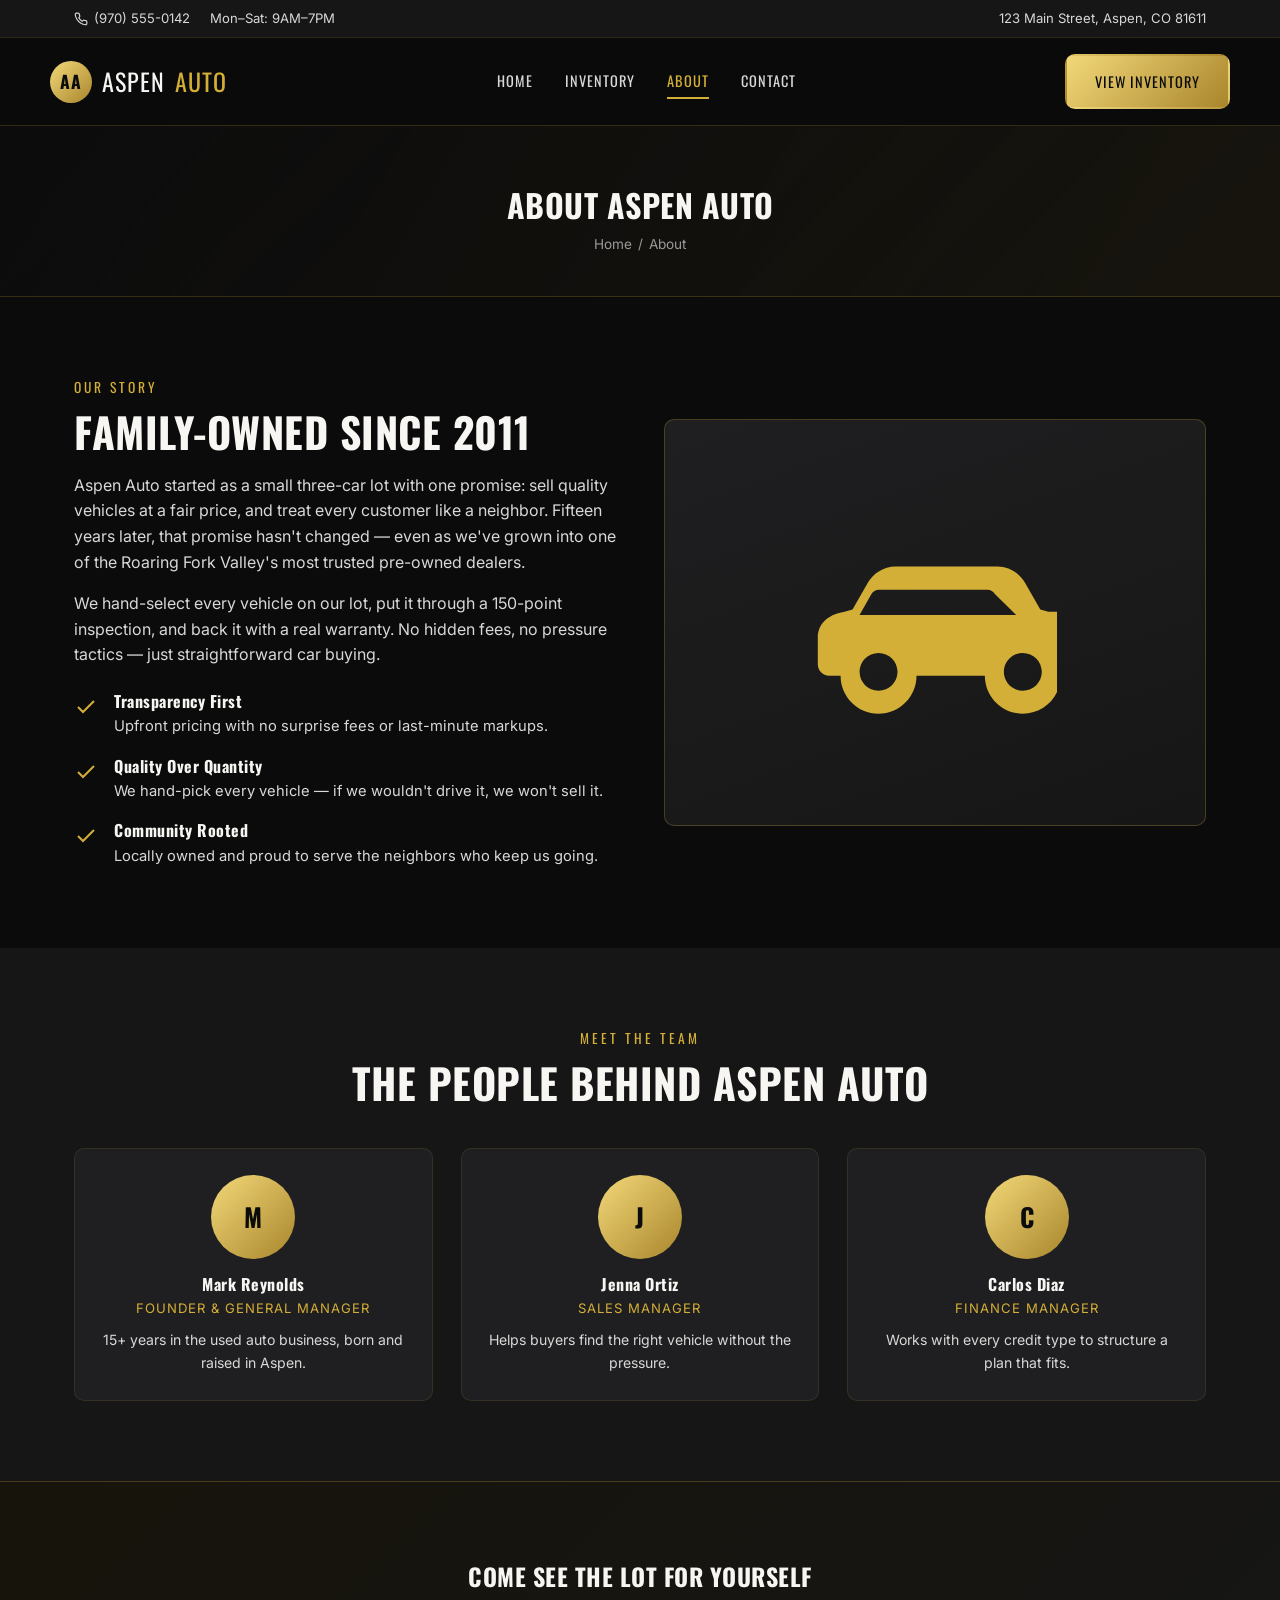
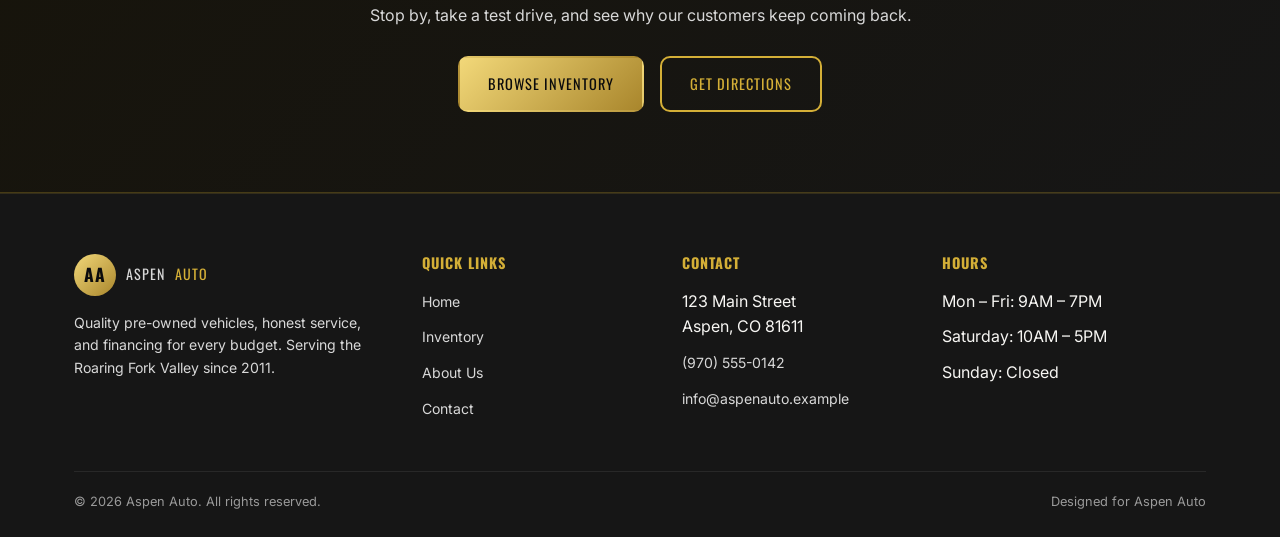
==== about.html @ 41bcc07f "Add Aspen Auto dealership website (black & gold theme) Static multi-page site (Home, Inventory, Abou" ====
<!DOCTYPE html>
<html lang="en">
<head>
  <meta charset="UTF-8">
  <meta name="viewport" content="width=device-width, initial-scale=1.0">
  <title>About Us | Aspen Auto</title>
  <meta name="description" content="Learn about Aspen Auto's story, values, and the team helping Roaring Fork Valley drivers find quality pre-owned vehicles.">
  <link rel="preconnect" href="https://fonts.googleapis.com">
  <link href="https://fonts.googleapis.com/css2?family=Oswald:wght@500;600;700&family=Inter:wght@400;500;600&display=swap" rel="stylesheet">
  <link rel="stylesheet" href="css/style.css">
</head>
<body>

  <header class="site-header">
    <div class="top-bar">
      <div class="container">
        <div class="top-bar-links">
          <a href="tel:19705550142">
            <svg width="14" height="14" viewBox="0 0 24 24" fill="none" stroke="currentColor" stroke-width="2"><path d="M22 16.92v3a2 2 0 0 1-2.18 2 19.79 19.79 0 0 1-8.63-3.07 19.5 19.5 0 0 1-6-6 19.79 19.79 0 0 1-3.07-8.67A2 2 0 0 1 4.11 2h3a2 2 0 0 1 2 1.72c.127.96.361 1.903.7 2.81a2 2 0 0 1-.45 2.11L8.09 9.91a16 16 0 0 0 6 6l1.27-1.27a2 2 0 0 1 2.11-.45c.907.339 1.85.573 2.81.7A2 2 0 0 1 22 16.92z"/></svg>
            (970) 555-0142
          </a>
          <span>Mon–Sat: 9AM–7PM</span>
        </div>
        <div class="top-bar-links">
          <span>123 Main Street, Aspen, CO 81611</span>
        </div>
      </div>
    </div>

    <nav class="navbar container">
      <a href="index.html" class="logo">
        <span class="mark">AA</span>
        Aspen <span class="accent">Auto</span>
      </a>
      <ul class="nav-links">
        <li><a href="index.html">Home</a></li>
        <li><a href="inventory.html">Inventory</a></li>
        <li><a href="about.html">About</a></li>
        <li><a href="contact.html">Contact</a></li>
      </ul>
      <div class="nav-cta">
        <a href="inventory.html" class="btn btn-primary">View Inventory</a>
        <button class="nav-toggle" aria-label="Toggle navigation">
          <span></span><span></span><span></span>
        </button>
      </div>
    </nav>
  </header>

  <div class="page-header">
    <div class="container">
      <h1>About Aspen Auto</h1>
      <div class="breadcrumb"><a href="index.html">Home</a><span class="sep">/</span>About</div>
    </div>
  </div>

  <main>
    <section>
      <div class="container">
        <div class="about-grid">
          <div>
            <span class="section-label">Our Story</span>
            <h2 class="section-heading">Family-Owned Since 2011</h2>
            <p style="color:var(--gray-light); margin-bottom:16px;">Aspen Auto started as a small three-car lot with one promise: sell quality vehicles at a fair price, and treat every customer like a neighbor. Fifteen years later, that promise hasn't changed &mdash; even as we've grown into one of the Roaring Fork Valley's most trusted pre-owned dealers.</p>
            <p style="color:var(--gray-light);">We hand-select every vehicle on our lot, put it through a 150-point inspection, and back it with a real warranty. No hidden fees, no pressure tactics &mdash; just straightforward car buying.</p>

            <div class="value-list">
              <div class="value-item">
                <svg viewBox="0 0 24 24" fill="none" stroke="currentColor" stroke-width="2"><path d="M20 6L9 17l-5-5"/></svg>
                <div><h4>Transparency First</h4><p>Upfront pricing with no surprise fees or last-minute markups.</p></div>
              </div>
              <div class="value-item">
                <svg viewBox="0 0 24 24" fill="none" stroke="currentColor" stroke-width="2"><path d="M20 6L9 17l-5-5"/></svg>
                <div><h4>Quality Over Quantity</h4><p>We hand-pick every vehicle &mdash; if we wouldn't drive it, we won't sell it.</p></div>
              </div>
              <div class="value-item">
                <svg viewBox="0 0 24 24" fill="none" stroke="currentColor" stroke-width="2"><path d="M20 6L9 17l-5-5"/></svg>
                <div><h4>Community Rooted</h4><p>Locally owned and proud to serve the neighbors who keep us going.</p></div>
              </div>
            </div>
          </div>

          <div class="about-visual">
            <svg viewBox="0 0 512 512" fill="none" xmlns="http://www.w3.org/2000/svg">
              <path fill="currentColor" d="M493.7 233.5l-16.9-4.7-31.6-55.3C433.3 152.2 411 138 386.4 138H171.6c-24.6 0-46.9 14.2-58.8 35.5l-31.6 55.3-16.9 4.7C25.6 240 8 262.1 8 288v56c0 13.3 10.7 24 24 24h24c0 44.2 35.8 80 80 80s80-35.8 80-80h144c0 44.2 35.8 80 80 80s80-35.8 80-80h24c13.3 0 24-10.7 24-24v-56c0-25.9-17.6-48-42.3-54.5zM136 400c-22.1 0-40-17.9-40-40s17.9-40 40-40 40 17.9 40 40-17.9 40-40 40zm304 0c-22.1 0-40-17.9-40-40s17.9-40 40-40 40 17.9 40 40-17.9 40-40 40zm-14-160H96l25-43.8c3.2-5.6 9.1-9.1 15.6-9.1h228.9c6.5 0 12.4 3.5 15.6 9.1L426 240h0z"/>
            </svg>
          </div>
        </div>
      </div>
    </section>

    <section class="bg-alt">
      <div class="container">
        <div class="section-header">
          <span class="section-label">Meet the Team</span>
          <h2 class="section-heading">The People Behind Aspen Auto</h2>
        </div>

        <div class="grid grid-3 team-grid">
          <div class="card team-card">
            <div class="team-avatar">M</div>
            <h3>Mark Reynolds</h3>
            <div class="team-role">Founder &amp; General Manager</div>
            <p>15+ years in the used auto business, born and raised in Aspen.</p>
          </div>
          <div class="card team-card">
            <div class="team-avatar">J</div>
            <h3>Jenna Ortiz</h3>
            <div class="team-role">Sales Manager</div>
            <p>Helps buyers find the right vehicle without the pressure.</p>
          </div>
          <div class="card team-card">
            <div class="team-avatar">C</div>
            <h3>Carlos Diaz</h3>
            <div class="team-role">Finance Manager</div>
            <p>Works with every credit type to structure a plan that fits.</p>
          </div>
        </div>
      </div>
    </section>

    <section class="cta-banner">
      <div class="container">
        <h2>Come See the Lot for Yourself</h2>
        <p>Stop by, take a test drive, and see why our customers keep coming back.</p>
        <div class="cta-actions">
          <a href="inventory.html" class="btn btn-primary">Browse Inventory</a>
          <a href="contact.html" class="btn btn-outline">Get Directions</a>
        </div>
      </div>
    </section>
  </main>

  <footer class="site-footer">
    <div class="container">
      <div class="footer-grid">
        <div class="footer-col">
          <a href="index.html" class="logo" style="margin-bottom:16px;">
            <span class="mark">AA</span> Aspen <span class="accent">Auto</span>
          </a>
          <p>Quality pre-owned vehicles, honest service, and financing for every budget. Serving the Roaring Fork Valley since 2011.</p>
        </div>
        <div class="footer-col">
          <h4>Quick Links</h4>
          <ul>
            <li><a href="index.html">Home</a></li>
            <li><a href="inventory.html">Inventory</a></li>
            <li><a href="about.html">About Us</a></li>
            <li><a href="contact.html">Contact</a></li>
          </ul>
        </div>
        <div class="footer-col">
          <h4>Contact</h4>
          <ul>
            <li>123 Main Street<br>Aspen, CO 81611</li>
            <li><a href="tel:19705550142">(970) 555-0142</a></li>
            <li><a href="mailto:info@aspenauto.example">info@aspenauto.example</a></li>
          </ul>
        </div>
        <div class="footer-col">
          <h4>Hours</h4>
          <ul>
            <li>Mon &ndash; Fri: 9AM &ndash; 7PM</li>
            <li>Saturday: 10AM &ndash; 5PM</li>
            <li>Sunday: Closed</li>
          </ul>
        </div>
      </div>
      <div class="footer-bottom">
        <span>&copy; <span id="year"></span> Aspen Auto. All rights reserved.</span>
        <span>Designed for Aspen Auto</span>
      </div>
    </div>
  </footer>

  <script src="js/main.js"></script>
</body>
</html>
---- css/style.css ----
/* ===== Aspen Auto — Global Styles ===== */

:root {
  --black: #0b0b0c;
  --black-soft: #161616;
  --charcoal: #1f1f21;
  --gold: #d4af37;
  --gold-light: #f2d879;
  --gold-dark: #a9862c;
  --white: #f7f6f3;
  --gray: #9a9a9a;
  --gray-light: #d8d8d8;
  --success: #3fae5c;
  --danger: #d9534f;
  --radius: 10px;
  --shadow: 0 10px 30px rgba(0, 0, 0, 0.35);
  --max-width: 1180px;
  --font-heading: 'Oswald', 'Arial Narrow', sans-serif;
  --font-body: 'Inter', 'Segoe UI', Arial, sans-serif;
}

* { box-sizing: border-box; margin: 0; padding: 0; }

html { scroll-behavior: smooth; }

body {
  font-family: var(--font-body);
  background: var(--black);
  color: var(--white);
  line-height: 1.6;
  overflow-x: hidden;
}

img { max-width: 100%; display: block; }

a { color: inherit; text-decoration: none; }

ul { list-style: none; }

.container {
  width: 100%;
  max-width: var(--max-width);
  margin: 0 auto;
  padding: 0 24px;
}

h1, h2, h3, h4 {
  font-family: var(--font-heading);
  text-transform: uppercase;
  letter-spacing: 0.5px;
  line-height: 1.2;
}

.section-label {
  color: var(--gold);
  font-family: var(--font-heading);
  letter-spacing: 3px;
  text-transform: uppercase;
  font-size: 0.85rem;
  display: block;
  margin-bottom: 8px;
}

.section-heading {
  font-size: clamp(1.8rem, 3.5vw, 2.6rem);
  margin-bottom: 16px;
}

.section-sub {
  color: var(--gray-light);
  max-width: 640px;
  margin-bottom: 40px;
}

.section-header {
  text-align: center;
  margin: 0 auto 40px;
}

.section-header .section-sub { margin-left: auto; margin-right: auto; }

section { padding: 80px 0; }

.bg-alt { background: var(--black-soft); }

/* ===== Buttons ===== */

.btn {
  display: inline-flex;
  align-items: center;
  justify-content: center;
  gap: 8px;
  padding: 14px 28px;
  border-radius: var(--radius);
  font-family: var(--font-heading);
  font-size: 0.9rem;
  letter-spacing: 1px;
  text-transform: uppercase;
  border: 2px solid transparent;
  cursor: pointer;
  transition: all 0.25s ease;
}

.btn-primary {
  background: linear-gradient(135deg, var(--gold-light), var(--gold-dark));
  color: var(--black);
}
.btn-primary:hover {
  transform: translateY(-2px);
  box-shadow: 0 8px 20px rgba(212, 175, 55, 0.35);
}

.btn-outline {
  background: transparent;
  border-color: var(--gold);
  color: var(--gold);
}
.btn-outline:hover {
  background: var(--gold);
  color: var(--black);
}

.btn-block { width: 100%; }

/* ===== Header / Nav ===== */

.site-header {
  position: sticky;
  top: 0;
  z-index: 100;
  background: rgba(11, 11, 12, 0.92);
  backdrop-filter: blur(8px);
  border-bottom: 1px solid rgba(212, 175, 55, 0.2);
}

.top-bar {
  background: var(--black-soft);
  font-size: 0.82rem;
  color: var(--gray-light);
  border-bottom: 1px solid rgba(212, 175, 55, 0.12);
}

.top-bar .container {
  display: flex;
  justify-content: space-between;
  align-items: center;
  padding-top: 8px;
  padding-bottom: 8px;
  flex-wrap: wrap;
  gap: 8px;
}

.top-bar a:hover { color: var(--gold); }

.top-bar-links { display: flex; gap: 20px; }
.top-bar-links span, .top-bar-links a { display: inline-flex; align-items: center; gap: 6px; }

.navbar {
  display: flex;
  align-items: center;
  justify-content: space-between;
  padding: 16px 0;
}

.logo {
  display: flex;
  align-items: center;
  gap: 10px;
  font-family: var(--font-heading);
  font-size: 1.5rem;
  letter-spacing: 1px;
  text-transform: uppercase;
  color: var(--white);
}

.logo .mark {
  width: 42px;
  height: 42px;
  border-radius: 50%;
  background: linear-gradient(135deg, var(--gold-light), var(--gold-dark));
  display: flex;
  align-items: center;
  justify-content: center;
  color: var(--black);
  font-weight: 700;
  font-size: 1.1rem;
}

.logo span.accent { color: var(--gold); }

.nav-links {
  display: flex;
  align-items: center;
  gap: 32px;
}

.nav-links a {
  font-family: var(--font-heading);
  font-size: 0.9rem;
  letter-spacing: 1px;
  text-transform: uppercase;
  color: var(--gray-light);
  position: relative;
  padding: 4px 0;
}

.nav-links a::after {
  content: '';
  position: absolute;
  left: 0;
  bottom: -4px;
  height: 2px;
  width: 0;
  background: var(--gold);
  transition: width 0.25s ease;
}

.nav-links a:hover,
.nav-links a.active {
  color: var(--gold);
}

.nav-links a:hover::after,
.nav-links a.active::after {
  width: 100%;
}

.nav-cta { display: flex; align-items: center; gap: 16px; }

.nav-toggle {
  display: none;
  flex-direction: column;
  gap: 5px;
  background: none;
  border: none;
  cursor: pointer;
  padding: 6px;
}

.nav-toggle span {
  width: 26px;
  height: 2px;
  background: var(--gold);
  display: block;
  transition: 0.25s ease;
}

/* ===== Hero ===== */

.hero {
  position: relative;
  min-height: 88vh;
  display: flex;
  align-items: center;
  background:
    linear-gradient(120deg, rgba(11,11,12,0.92) 30%, rgba(11,11,12,0.55) 100%),
    repeating-linear-gradient(135deg, #17171a 0 40px, #131315 40px 80px);
  overflow: hidden;
}

.hero::before {
  content: '';
  position: absolute;
  inset: 0;
  background: radial-gradient(circle at 80% 30%, rgba(212,175,55,0.15), transparent 55%);
}

.hero .container {
  position: relative;
  z-index: 2;
  display: grid;
  grid-template-columns: 1.1fr 0.9fr;
  gap: 40px;
  align-items: center;
}

.hero-eyebrow {
  color: var(--gold);
  font-family: var(--font-heading);
  letter-spacing: 3px;
  text-transform: uppercase;
  font-size: 0.9rem;
  margin-bottom: 18px;
  display: inline-block;
}

.hero h1 {
  font-size: clamp(2.4rem, 5vw, 3.8rem);
  margin-bottom: 20px;
}

.hero h1 .accent { color: var(--gold); }

.hero p {
  color: var(--gray-light);
  font-size: 1.05rem;
  max-width: 520px;
  margin-bottom: 32px;
}

.hero-actions { display: flex; gap: 16px; flex-wrap: wrap; margin-bottom: 40px; }

.hero-stats {
  display: flex;
  gap: 40px;
  flex-wrap: wrap;
}

.hero-stats div { display: flex; flex-direction: column; }

.hero-stats strong {
  font-family: var(--font-heading);
  font-size: 2rem;
  color: var(--gold);
}

.hero-stats span { color: var(--gray-light); font-size: 0.85rem; text-transform: uppercase; letter-spacing: 1px; }

.hero-visual {
  position: relative;
  aspect-ratio: 4 / 3;
  border-radius: var(--radius);
  border: 1px solid rgba(212,175,55,0.35);
  background: linear-gradient(160deg, var(--charcoal), var(--black-soft));
  display: flex;
  align-items: center;
  justify-content: center;
  box-shadow: var(--shadow);
}

.hero-visual svg { width: 65%; color: var(--gold); }

/* ===== Trust strip ===== */

.trust-strip {
  border-top: 1px solid rgba(212,175,55,0.15);
  border-bottom: 1px solid rgba(212,175,55,0.15);
  padding: 28px 0;
  background: var(--black-soft);
}

.trust-strip .container {
  display: flex;
  justify-content: space-between;
  flex-wrap: wrap;
  gap: 20px;
}

.trust-item {
  display: flex;
  align-items: center;
  gap: 12px;
  color: var(--gray-light);
  font-family: var(--font-heading);
  letter-spacing: 0.5px;
  text-transform: uppercase;
  font-size: 0.85rem;
}

.trust-item svg { width: 22px; height: 22px; color: var(--gold); flex-shrink: 0; }

/* ===== Cards / Grid ===== */

.grid {
  display: grid;
  gap: 28px;
}

.grid-3 { grid-template-columns: repeat(3, 1fr); }
.grid-4 { grid-template-columns: repeat(4, 1fr); }

.card {
  background: var(--charcoal);
  border-radius: var(--radius);
  overflow: hidden;
  border: 1px solid rgba(212,175,55,0.12);
  transition: transform 0.25s ease, box-shadow 0.25s ease, border-color 0.25s ease;
}

.card:hover {
  transform: translateY(-6px);
  box-shadow: var(--shadow);
  border-color: rgba(212,175,55,0.4);
}

/* Vehicle card */

.vehicle-photo {
  aspect-ratio: 16 / 10;
  background: linear-gradient(150deg, #232326, #17171a);
  display: flex;
  align-items: center;
  justify-content: center;
  position: relative;
}

.vehicle-photo svg { width: 55%; color: rgba(212, 175, 55, 0.55); }

.badge {
  position: absolute;
  top: 12px;
  left: 12px;
  background: var(--gold);
  color: var(--black);
  font-family: var(--font-heading);
  font-size: 0.72rem;
  letter-spacing: 1px;
  text-transform: uppercase;
  padding: 5px 10px;
  border-radius: 4px;
}

.vehicle-info { padding: 20px; }

.vehicle-info h3 {
  font-size: 1.1rem;
  margin-bottom: 6px;
  text-transform: none;
  letter-spacing: 0;
}

.vehicle-meta {
  display: flex;
  gap: 14px;
  flex-wrap: wrap;
  color: var(--gray);
  font-size: 0.82rem;
  margin-bottom: 14px;
}

.vehicle-price {
  font-family: var(--font-heading);
  color: var(--gold);
  font-size: 1.4rem;
  margin-bottom: 14px;
}

.vehicle-price span {
  color: var(--gray);
  font-size: 0.75rem;
  font-family: var(--font-body);
  text-transform: none;
  letter-spacing: 0;
}

/* Feature card */

.feature-card {
  text-align: center;
  padding: 32px 24px;
}

.feature-icon {
  width: 64px;
  height: 64px;
  margin: 0 auto 18px;
  border-radius: 50%;
  background: rgba(212, 175, 55, 0.1);
  border: 1px solid rgba(212, 175, 55, 0.35);
  display: flex;
  align-items: center;
  justify-content: center;
}

.feature-icon svg { width: 28px; height: 28px; color: var(--gold); }

.feature-card h3 { font-size: 1.05rem; margin-bottom: 10px; }
.feature-card p { color: var(--gray-light); font-size: 0.92rem; }

/* Testimonials */

.testimonial-card { padding: 28px; }
.stars { color: var(--gold); margin-bottom: 14px; letter-spacing: 2px; }
.testimonial-card p.quote { color: var(--gray-light); margin-bottom: 18px; font-style: italic; }
.testimonial-author { display: flex; align-items: center; gap: 12px; }
.author-avatar {
  width: 42px; height: 42px; border-radius: 50%;
  background: linear-gradient(135deg, var(--gold-light), var(--gold-dark));
  display: flex; align-items: center; justify-content: center;
  color: var(--black); font-family: var(--font-heading); font-weight: 700;
}
.author-name { font-weight: 600; font-size: 0.92rem; }
.author-role { color: var(--gray); font-size: 0.8rem; }

/* ===== CTA banner ===== */

.cta-banner {
  background: linear-gradient(135deg, #17140b, var(--black-soft));
  border-top: 1px solid rgba(212,175,55,0.25);
  border-bottom: 1px solid rgba(212,175,55,0.25);
  text-align: center;
}

.cta-banner h2 { margin-bottom: 12px; }
.cta-banner p { color: var(--gray-light); margin-bottom: 28px; }
.cta-actions { display: flex; justify-content: center; gap: 16px; flex-wrap: wrap; }

/* ===== Page header (interior pages) ===== */

.page-header {
  padding: 60px 0 40px;
  background: linear-gradient(120deg, rgba(11,11,12,0.95), rgba(23,20,11,0.85)),
    repeating-linear-gradient(135deg, #17171a 0 40px, #131315 40px 80px);
  border-bottom: 1px solid rgba(212,175,55,0.2);
  text-align: center;
}

.breadcrumb { color: var(--gray); font-size: 0.85rem; margin-top: 10px; }
.breadcrumb a:hover { color: var(--gold); }
.breadcrumb .sep { margin: 0 6px; }

/* ===== Filter bar (inventory) ===== */

.filter-bar {
  background: var(--charcoal);
  border: 1px solid rgba(212,175,55,0.15);
  border-radius: var(--radius);
  padding: 22px;
  display: flex;
  gap: 18px;
  flex-wrap: wrap;
  align-items: flex-end;
  margin-bottom: 40px;
}

.filter-field { display: flex; flex-direction: column; gap: 6px; flex: 1; min-width: 160px; }
.filter-field label {
  font-family: var(--font-heading);
  font-size: 0.75rem;
  letter-spacing: 1px;
  text-transform: uppercase;
  color: var(--gray-light);
}

select, input, textarea {
  background: var(--black-soft);
  border: 1px solid rgba(212,175,55,0.25);
  color: var(--white);
  padding: 12px 14px;
  border-radius: 6px;
  font-family: var(--font-body);
  font-size: 0.92rem;
}

select:focus, input:focus, textarea:focus {
  outline: none;
  border-color: var(--gold);
}

.results-meta {
  display: flex;
  justify-content: space-between;
  align-items: center;
  margin-bottom: 24px;
  color: var(--gray-light);
  font-size: 0.9rem;
  flex-wrap: wrap;
  gap: 10px;
}

.no-results {
  text-align: center;
  padding: 60px 20px;
  color: var(--gray);
  display: none;
}

/* ===== About page ===== */

.about-grid {
  display: grid;
  grid-template-columns: 1fr 1fr;
  gap: 48px;
  align-items: center;
}

.about-visual {
  aspect-ratio: 4/3;
  background: linear-gradient(160deg, var(--charcoal), var(--black-soft));
  border: 1px solid rgba(212,175,55,0.25);
  border-radius: var(--radius);
  display: flex;
  align-items: center;
  justify-content: center;
}

.about-visual svg { width: 45%; color: var(--gold); }

.value-list { display: flex; flex-direction: column; gap: 18px; margin-top: 24px; }
.value-item { display: flex; gap: 16px; align-items: flex-start; }
.value-item svg { width: 24px; height: 24px; color: var(--gold); flex-shrink: 0; margin-top: 3px; }
.value-item h4 { font-size: 1rem; margin-bottom: 4px; text-transform: none; }
.value-item p { color: var(--gray-light); font-size: 0.92rem; }

.team-grid { margin-top: 20px; }
.team-card { padding: 26px; text-align: center; }
.team-avatar {
  width: 84px; height: 84px; border-radius: 50%; margin: 0 auto 16px;
  background: linear-gradient(135deg, var(--gold-light), var(--gold-dark));
  display: flex; align-items: center; justify-content: center;
  color: var(--black); font-family: var(--font-heading); font-size: 1.6rem; font-weight: 700;
}
.team-card h3 { font-size: 1rem; margin-bottom: 4px; text-transform: none; }
.team-role { color: var(--gold); font-size: 0.82rem; text-transform: uppercase; letter-spacing: 1px; margin-bottom: 10px; }
.team-card p { color: var(--gray-light); font-size: 0.88rem; }

/* ===== Contact page ===== */

.contact-grid {
  display: grid;
  grid-template-columns: 0.9fr 1.1fr;
  gap: 48px;
}

.contact-info-card {
  background: var(--charcoal);
  border: 1px solid rgba(212,175,55,0.15);
  border-radius: var(--radius);
  padding: 32px;
}

.contact-info-item {
  display: flex;
  gap: 16px;
  align-items: flex-start;
  margin-bottom: 26px;
}

.contact-info-item svg { width: 24px; height: 24px; color: var(--gold); flex-shrink: 0; margin-top: 2px; }
.contact-info-item h4 { font-size: 0.95rem; margin-bottom: 4px; text-transform: none; }
.contact-info-item p, .contact-info-item a { color: var(--gray-light); font-size: 0.9rem; }
.contact-info-item a:hover { color: var(--gold); }

.hours-table { width: 100%; margin-top: 8px; font-size: 0.88rem; }
.hours-table tr { border-bottom: 1px solid rgba(255,255,255,0.06); }
.hours-table td { padding: 6px 0; color: var(--gray-light); }
.hours-table td:last-child { text-align: right; color: var(--white); }

.social-row { display: flex; gap: 12px; margin-top: 20px; }
.social-row a {
  width: 38px; height: 38px; border-radius: 50%;
  border: 1px solid rgba(212,175,55,0.35);
  display: flex; align-items: center; justify-content: center;
  transition: 0.2s ease;
}
.social-row a:hover { background: var(--gold); border-color: var(--gold); }
.social-row a:hover svg { color: var(--black); }
.social-row svg { width: 16px; height: 16px; color: var(--gold); }

.contact-form-card {
  background: var(--charcoal);
  border: 1px solid rgba(212,175,55,0.15);
  border-radius: var(--radius);
  padding: 32px;
}

.form-row { display: grid; grid-template-columns: 1fr 1fr; gap: 18px; margin-bottom: 18px; }
.form-field { display: flex; flex-direction: column; gap: 6px; margin-bottom: 18px; }
.form-field label {
  font-family: var(--font-heading);
  font-size: 0.78rem;
  letter-spacing: 1px;
  text-transform: uppercase;
  color: var(--gray-light);
}

.form-status {
  display: none;
  margin-top: 16px;
  padding: 14px 16px;
  border-radius: 8px;
  font-size: 0.9rem;
}
.form-status.success { display: block; background: rgba(63,174,92,0.15); color: #7fdb98; border: 1px solid rgba(63,174,92,0.4); }
.form-status.error { display: block; background: rgba(217,83,79,0.15); color: #ef9490; border: 1px solid rgba(217,83,79,0.4); }

.map-embed {
  margin-top: 40px;
  aspect-ratio: 21/8;
  border-radius: var(--radius);
  overflow: hidden;
  border: 1px solid rgba(212,175,55,0.15);
}
.map-embed iframe { width: 100%; height: 100%; border: 0; filter: grayscale(0.3) invert(0.92) contrast(0.9); }

/* ===== Footer ===== */

.site-footer {
  background: var(--black-soft);
  border-top: 1px solid rgba(212,175,55,0.15);
  padding: 60px 0 24px;
}

.footer-grid {
  display: grid;
  grid-template-columns: 1.4fr 1fr 1fr 1.2fr;
  gap: 40px;
  margin-bottom: 40px;
}

.footer-col h4 {
  color: var(--gold);
  font-size: 0.9rem;
  margin-bottom: 18px;
  letter-spacing: 1px;
}

.footer-col p, .footer-col a { color: var(--gray-light); font-size: 0.88rem; }
.footer-col ul li { margin-bottom: 10px; }
.footer-col a:hover { color: var(--gold); }

.footer-bottom {
  border-top: 1px solid rgba(255,255,255,0.08);
  padding-top: 20px;
  display: flex;
  justify-content: space-between;
  flex-wrap: wrap;
  gap: 10px;
  color: var(--gray);
  font-size: 0.8rem;
}

/* ===== Responsive ===== */

@media (max-width: 960px) {
  .hero .container { grid-template-columns: 1fr; }
  .hero-visual { order: -1; max-width: 420px; margin: 0 auto; }
  .about-grid { grid-template-columns: 1fr; }
  .contact-grid { grid-template-columns: 1fr; }
  .footer-grid { grid-template-columns: 1fr 1fr; }
  .grid-3 { grid-template-columns: repeat(2, 1fr); }
  .grid-4 { grid-template-columns: repeat(2, 1fr); }
}

@media (max-width: 720px) {
  .nav-links, .nav-cta .btn { display: none; }
  .nav-toggle { display: flex; }
  .top-bar-links { gap: 12px; }
  .form-row { grid-template-columns: 1fr; }
  .grid-3, .grid-4 { grid-template-columns: 1fr; }
  .hero-stats { gap: 24px; }
  .footer-grid { grid-template-columns: 1fr; gap: 28px; }

  .navbar.open .nav-links {
    display: flex;
    position: absolute;
    top: 100%;
    left: 0;
    right: 0;
    background: var(--black-soft);
    flex-direction: column;
    padding: 20px 24px;
    border-bottom: 1px solid rgba(212,175,55,0.2);
    gap: 18px;
  }
}
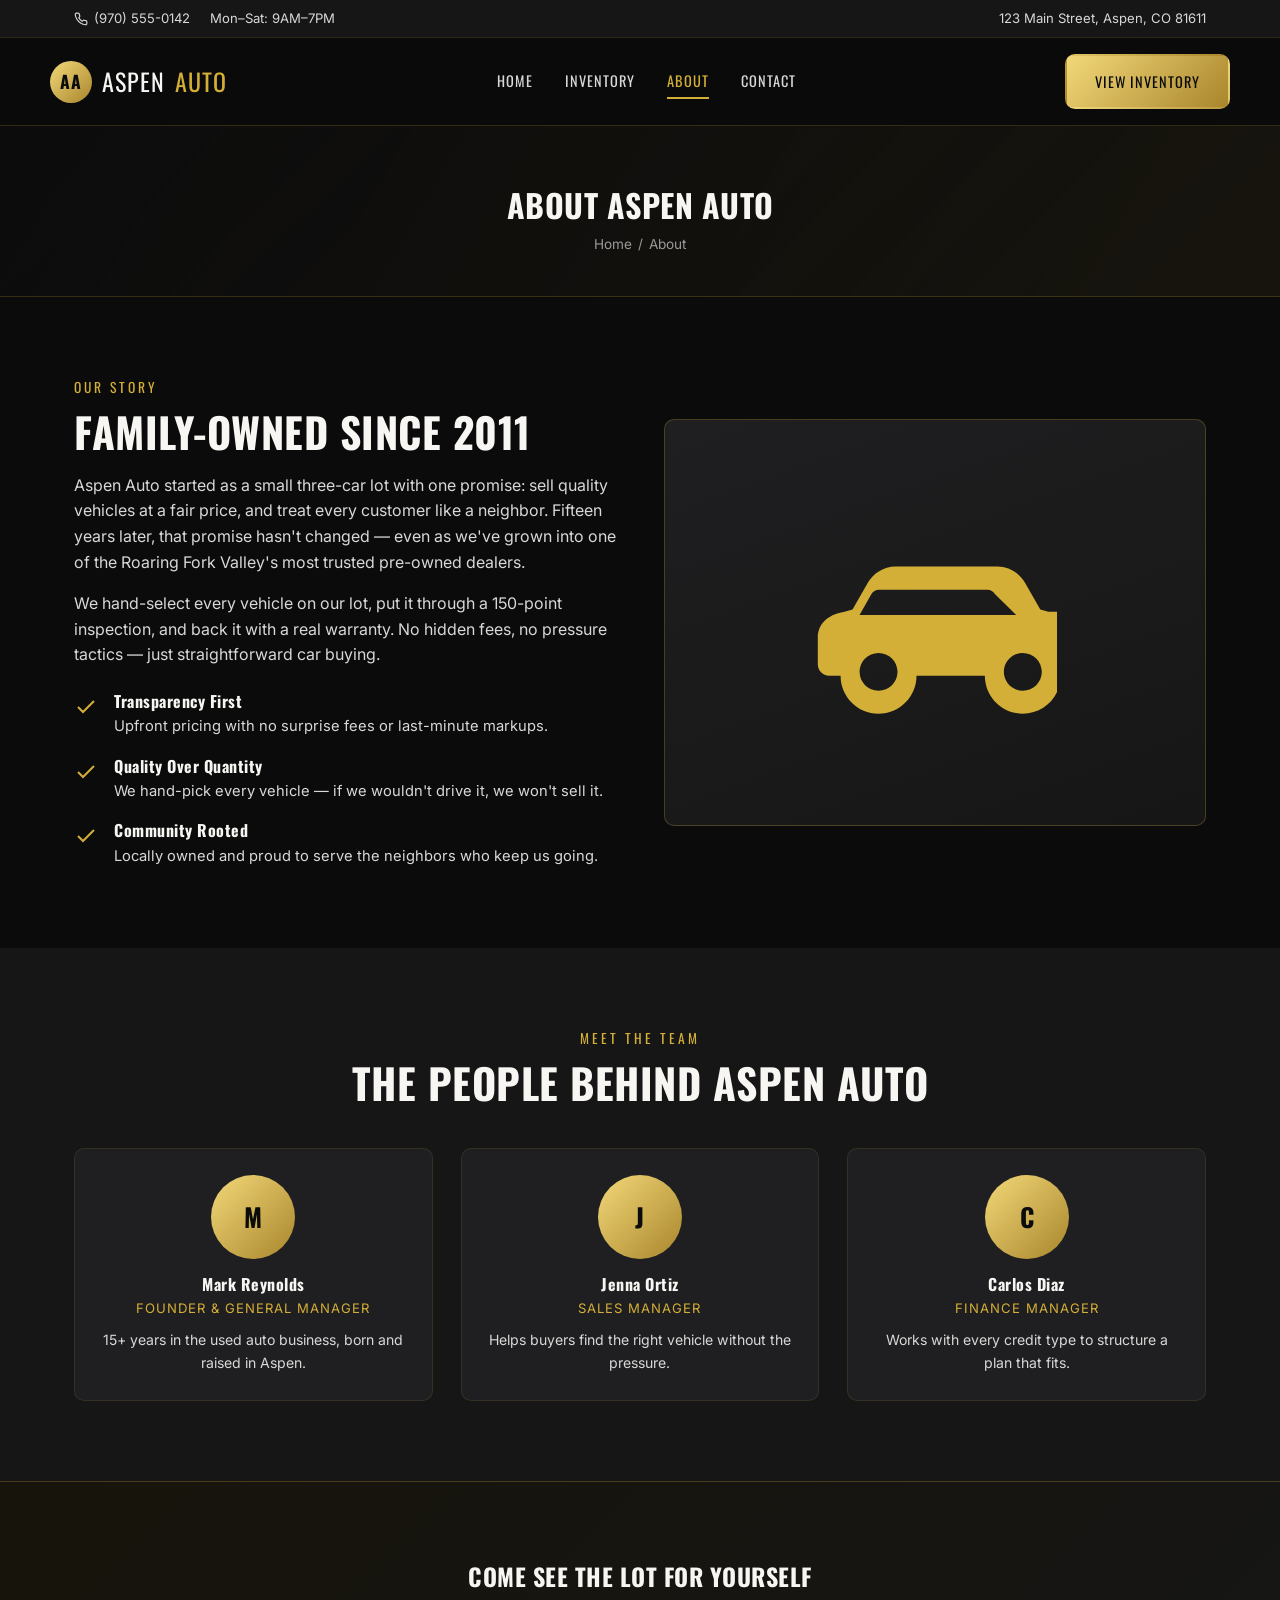
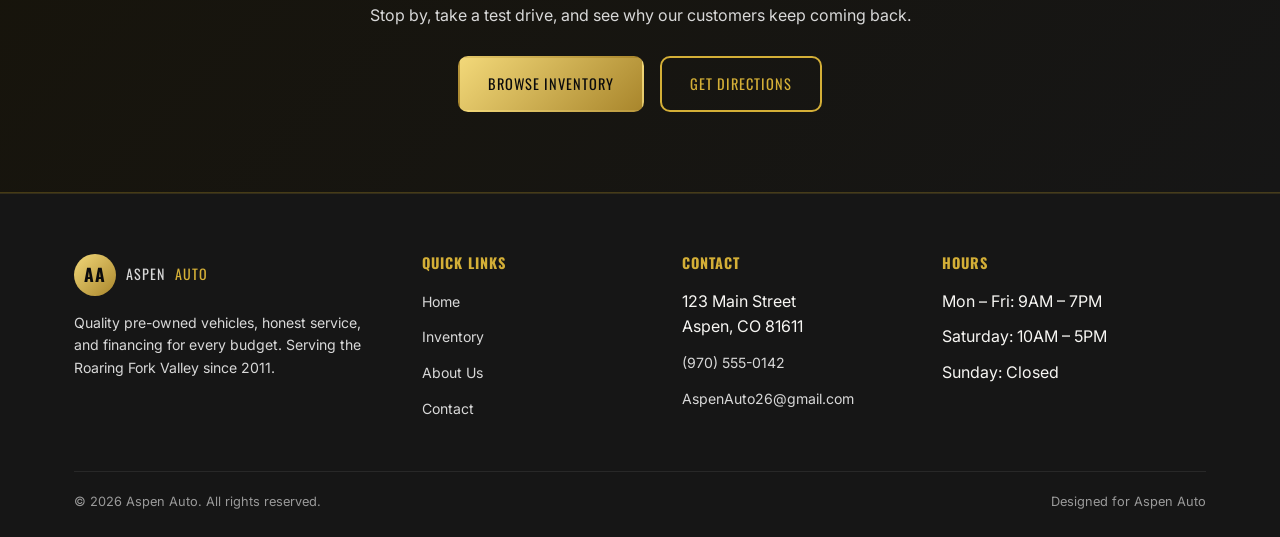
==== commit fb737631: "Use real AspenAuto26@gmail.com for contact email and form delivery Co-Authored-By: Claude Sonnet 5 <" ====
--- a/about.html
+++ b/about.html
@@ -154,7 +154,7 @@
           <ul>
             <li>123 Main Street<br>Aspen, CO 81611</li>
             <li><a href="tel:19705550142">(970) 555-0142</a></li>
-            <li><a href="mailto:info@aspenauto.example">info@aspenauto.example</a></li>
+            <li><a href="mailto:AspenAuto26@gmail.com">AspenAuto26@gmail.com</a></li>
           </ul>
         </div>
         <div class="footer-col">
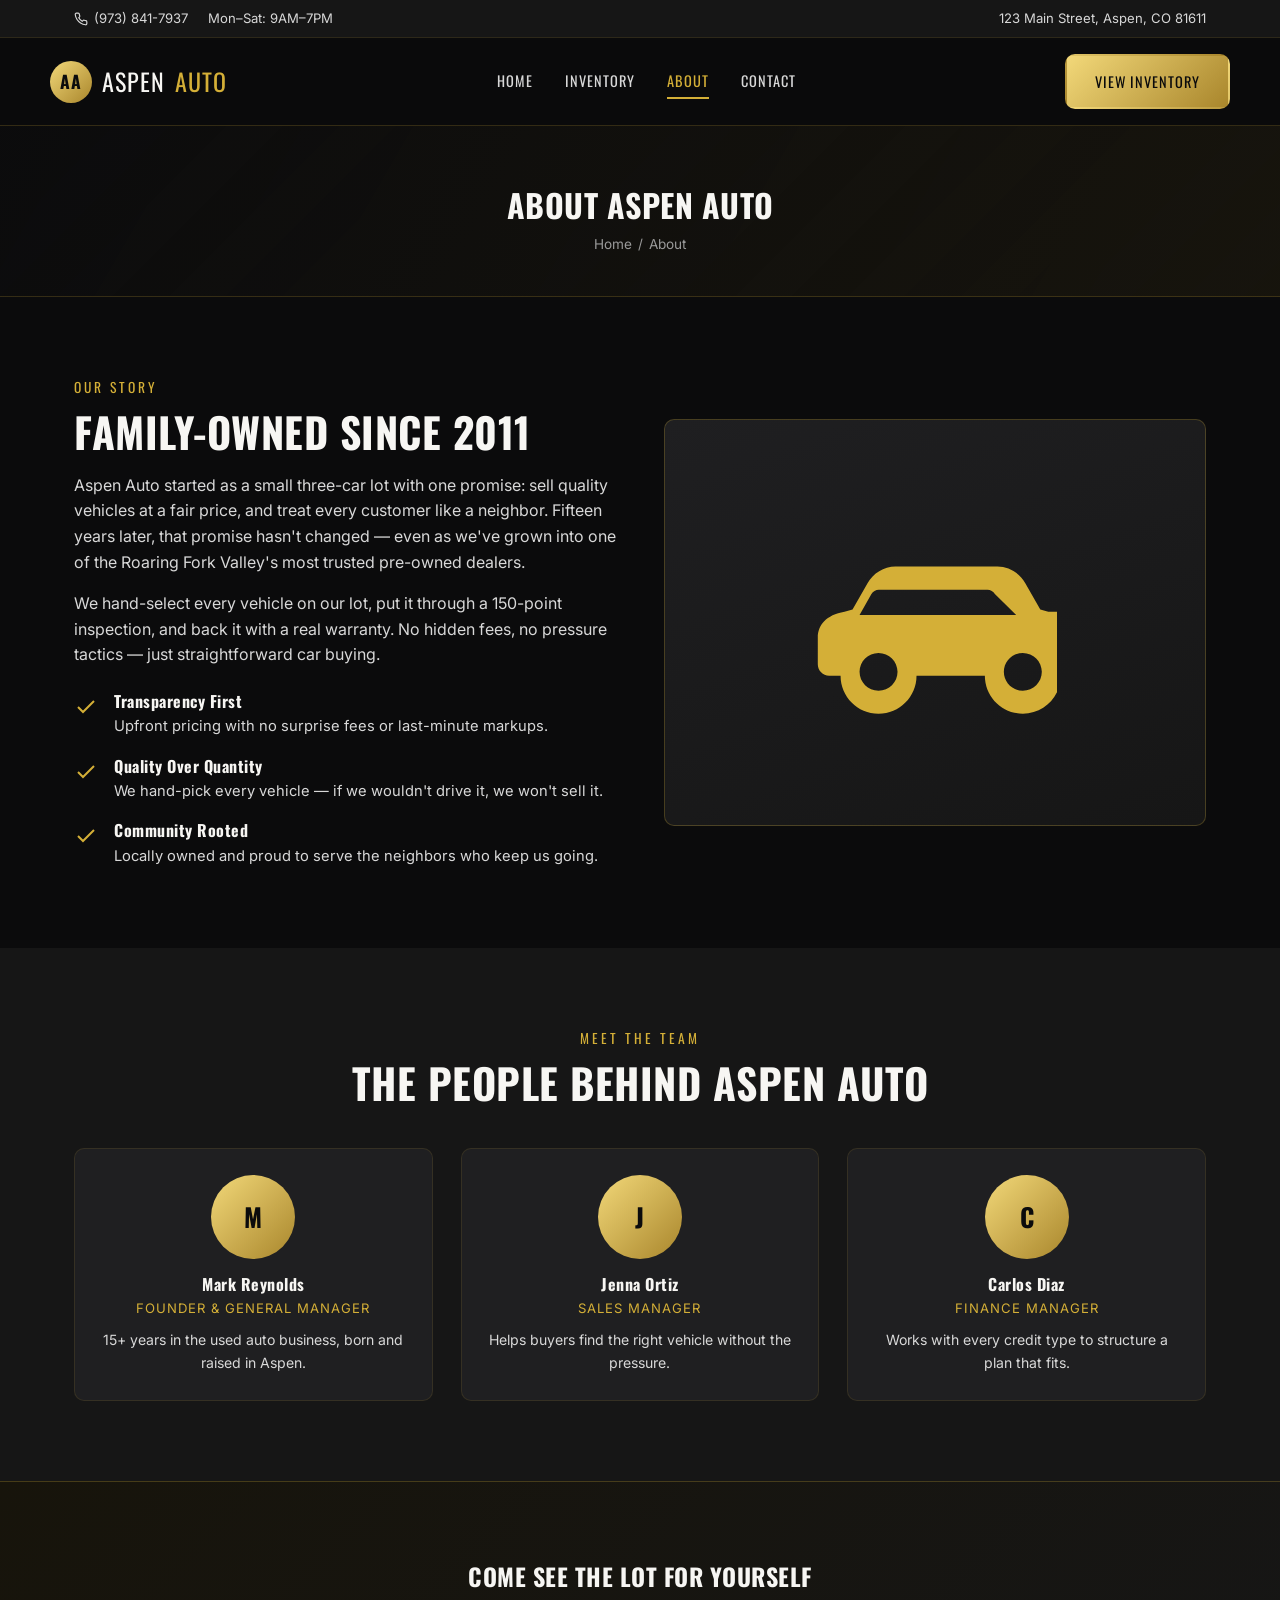
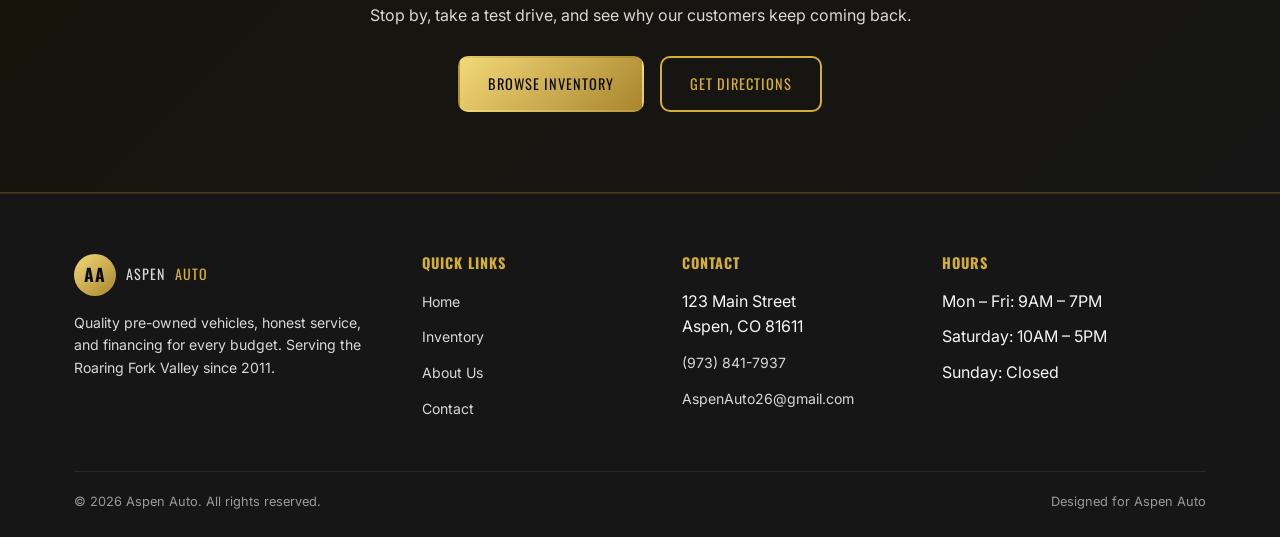
==== commit edd2ee93: "Use real main phone number (973) 841-7937 site-wide Replaces the placeholder (970) 555-0142 in the h" ====
--- a/about.html
+++ b/about.html
@@ -15,9 +15,9 @@
     <div class="top-bar">
       <div class="container">
         <div class="top-bar-links">
-          <a href="tel:19705550142">
+          <a href="tel:19738417937">
             <svg width="14" height="14" viewBox="0 0 24 24" fill="none" stroke="currentColor" stroke-width="2"><path d="M22 16.92v3a2 2 0 0 1-2.18 2 19.79 19.79 0 0 1-8.63-3.07 19.5 19.5 0 0 1-6-6 19.79 19.79 0 0 1-3.07-8.67A2 2 0 0 1 4.11 2h3a2 2 0 0 1 2 1.72c.127.96.361 1.903.7 2.81a2 2 0 0 1-.45 2.11L8.09 9.91a16 16 0 0 0 6 6l1.27-1.27a2 2 0 0 1 2.11-.45c.907.339 1.85.573 2.81.7A2 2 0 0 1 22 16.92z"/></svg>
-            (970) 555-0142
+            (973) 841-7937
           </a>
           <span>Mon–Sat: 9AM–7PM</span>
         </div>
@@ -153,7 +153,7 @@
           <h4>Contact</h4>
           <ul>
             <li>123 Main Street<br>Aspen, CO 81611</li>
-            <li><a href="tel:19705550142">(970) 555-0142</a></li>
+            <li><a href="tel:19738417937">(973) 841-7937</a></li>
             <li><a href="mailto:AspenAuto26@gmail.com">AspenAuto26@gmail.com</a></li>
           </ul>
         </div>
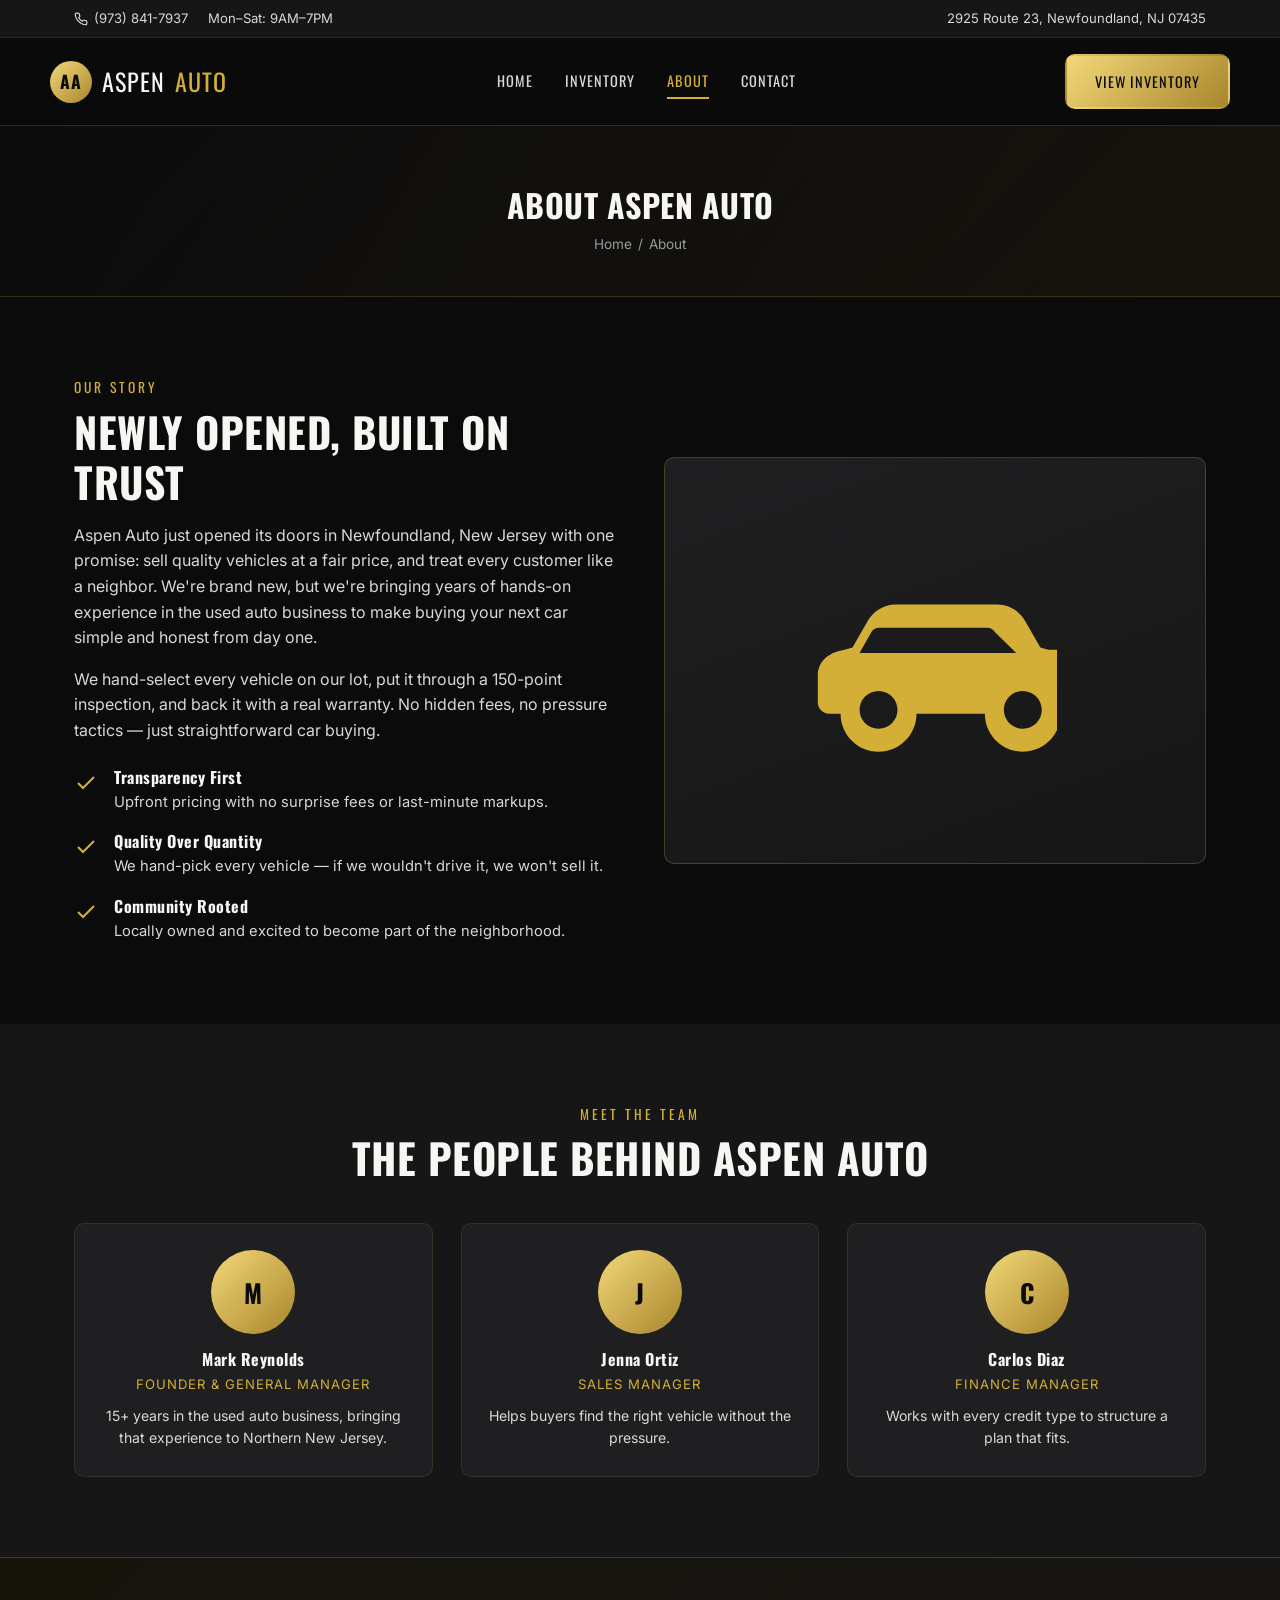
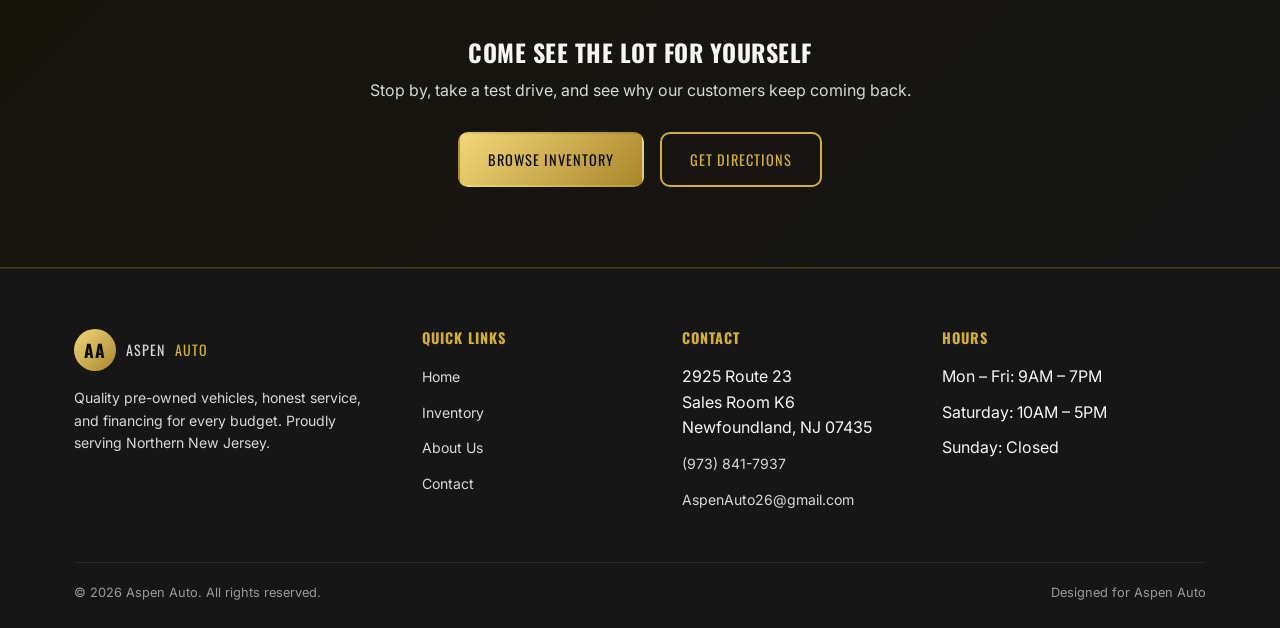
==== commit 3d29f91c: "Update to real business address and correct business age Replace the Aspen, CO placeholder address w" ====
--- a/about.html
+++ b/about.html
@@ -4,7 +4,7 @@
   <meta charset="UTF-8">
   <meta name="viewport" content="width=device-width, initial-scale=1.0">
   <title>About Us | Aspen Auto</title>
-  <meta name="description" content="Learn about Aspen Auto's story, values, and the team helping Roaring Fork Valley drivers find quality pre-owned vehicles.">
+  <meta name="description" content="Learn about Aspen Auto's story, values, and the team helping Northern New Jersey drivers find quality pre-owned vehicles.">
   <link rel="preconnect" href="https://fonts.googleapis.com">
   <link href="https://fonts.googleapis.com/css2?family=Oswald:wght@500;600;700&family=Inter:wght@400;500;600&display=swap" rel="stylesheet">
   <link rel="stylesheet" href="css/style.css">
@@ -22,7 +22,7 @@
           <span>Mon–Sat: 9AM–7PM</span>
         </div>
         <div class="top-bar-links">
-          <span>123 Main Street, Aspen, CO 81611</span>
+          <span>2925 Route 23, Newfoundland, NJ 07435</span>
         </div>
       </div>
     </div>
@@ -60,8 +60,8 @@
         <div class="about-grid">
           <div>
             <span class="section-label">Our Story</span>
-            <h2 class="section-heading">Family-Owned Since 2011</h2>
-            <p style="color:var(--gray-light); margin-bottom:16px;">Aspen Auto started as a small three-car lot with one promise: sell quality vehicles at a fair price, and treat every customer like a neighbor. Fifteen years later, that promise hasn't changed &mdash; even as we've grown into one of the Roaring Fork Valley's most trusted pre-owned dealers.</p>
+            <h2 class="section-heading">Newly Opened, Built on Trust</h2>
+            <p style="color:var(--gray-light); margin-bottom:16px;">Aspen Auto just opened its doors in Newfoundland, New Jersey with one promise: sell quality vehicles at a fair price, and treat every customer like a neighbor. We're brand new, but we're bringing years of hands-on experience in the used auto business to make buying your next car simple and honest from day one.</p>
             <p style="color:var(--gray-light);">We hand-select every vehicle on our lot, put it through a 150-point inspection, and back it with a real warranty. No hidden fees, no pressure tactics &mdash; just straightforward car buying.</p>
 
             <div class="value-list">
@@ -75,7 +75,7 @@
               </div>
               <div class="value-item">
                 <svg viewBox="0 0 24 24" fill="none" stroke="currentColor" stroke-width="2"><path d="M20 6L9 17l-5-5"/></svg>
-                <div><h4>Community Rooted</h4><p>Locally owned and proud to serve the neighbors who keep us going.</p></div>
+                <div><h4>Community Rooted</h4><p>Locally owned and excited to become part of the neighborhood.</p></div>
               </div>
             </div>
           </div>
@@ -101,7 +101,7 @@
             <div class="team-avatar">M</div>
             <h3>Mark Reynolds</h3>
             <div class="team-role">Founder &amp; General Manager</div>
-            <p>15+ years in the used auto business, born and raised in Aspen.</p>
+            <p>15+ years in the used auto business, bringing that experience to Northern New Jersey.</p>
           </div>
           <div class="card team-card">
             <div class="team-avatar">J</div>
@@ -138,7 +138,7 @@
           <a href="index.html" class="logo" style="margin-bottom:16px;">
             <span class="mark">AA</span> Aspen <span class="accent">Auto</span>
           </a>
-          <p>Quality pre-owned vehicles, honest service, and financing for every budget. Serving the Roaring Fork Valley since 2011.</p>
+          <p>Quality pre-owned vehicles, honest service, and financing for every budget. Proudly serving Northern New Jersey.</p>
         </div>
         <div class="footer-col">
           <h4>Quick Links</h4>
@@ -152,7 +152,7 @@
         <div class="footer-col">
           <h4>Contact</h4>
           <ul>
-            <li>123 Main Street<br>Aspen, CO 81611</li>
+            <li>2925 Route 23<br>Sales Room K6<br>Newfoundland, NJ 07435</li>
             <li><a href="tel:19738417937">(973) 841-7937</a></li>
             <li><a href="mailto:AspenAuto26@gmail.com">AspenAuto26@gmail.com</a></li>
           </ul>
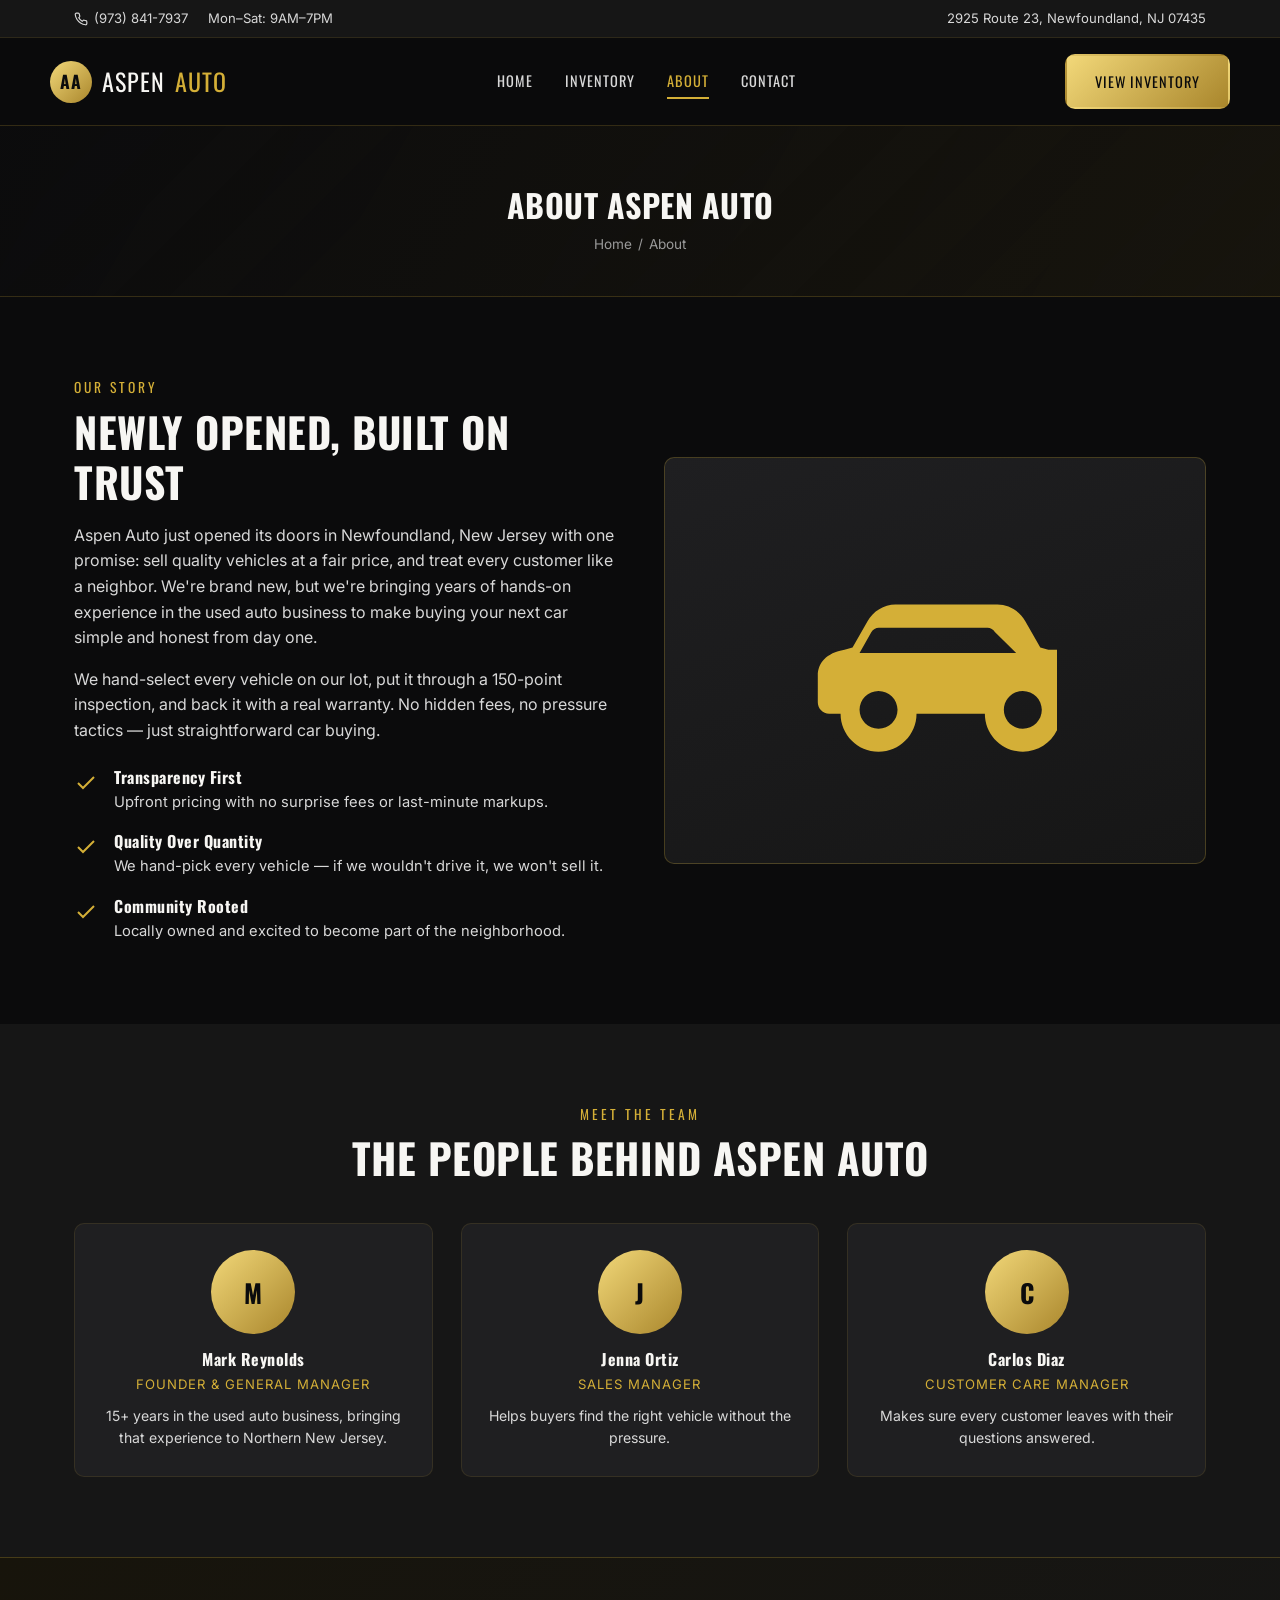
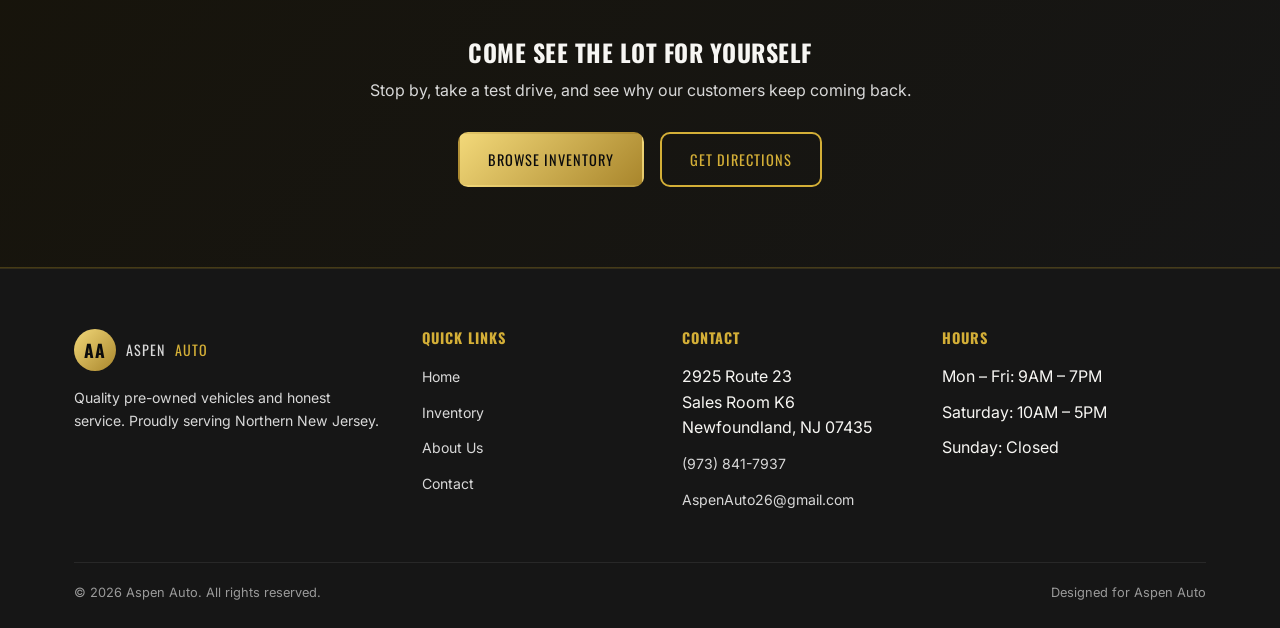
==== commit ff689ac2: "Remove financing/pre-approval claims (not offered yet) Drop all references to financing, pre-approva" ====
--- a/about.html
+++ b/about.html
@@ -112,8 +112,8 @@
           <div class="card team-card">
             <div class="team-avatar">C</div>
             <h3>Carlos Diaz</h3>
-            <div class="team-role">Finance Manager</div>
-            <p>Works with every credit type to structure a plan that fits.</p>
+            <div class="team-role">Customer Care Manager</div>
+            <p>Makes sure every customer leaves with their questions answered.</p>
           </div>
         </div>
       </div>
@@ -138,7 +138,7 @@
           <a href="index.html" class="logo" style="margin-bottom:16px;">
             <span class="mark">AA</span> Aspen <span class="accent">Auto</span>
           </a>
-          <p>Quality pre-owned vehicles, honest service, and financing for every budget. Proudly serving Northern New Jersey.</p>
+          <p>Quality pre-owned vehicles and honest service. Proudly serving Northern New Jersey.</p>
         </div>
         <div class="footer-col">
           <h4>Quick Links</h4>
